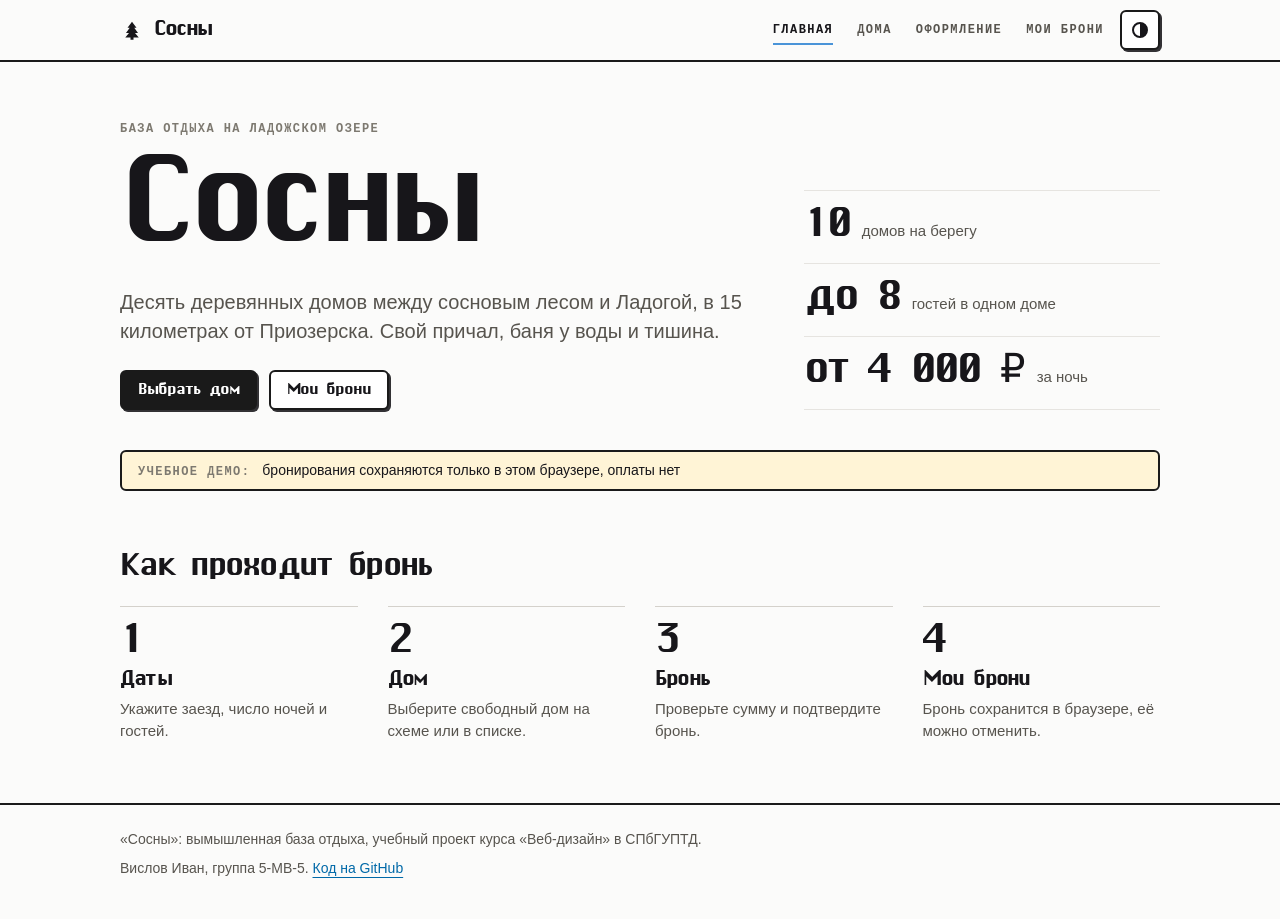
==== index.html @ a52ebe26 "Каркас сайта: меню, общие стили и данные" ====
<!doctype html>
<html lang="ru">
<head>
  <meta charset="utf-8">
  <meta name="viewport" content="width=device-width, initial-scale=1">
  <title>Сосны: база отдыха на Ладожском озере</title>
  <meta name="description" content="Учебный сайт базы отдыха «Сосны»: десять домов на берегу Ладоги, подбор дат, схема базы и бронь в браузере.">
  <link rel="icon" href="data:image/svg+xml,%3Csvg xmlns='http://www.w3.org/2000/svg' viewBox='0 0 32 32'%3E%3Crect x='1' y='1' width='30' height='30' rx='6' fill='%23fbfbfa' stroke='%231a1a1a' stroke-width='2'/%3E%3Cpath d='M16 5l6 8h-3l5 7h-4l5 6H7l5-6H8l5-7h-3zM14 26h4v3h-4z' fill='%231a1a1a'/%3E%3C/svg%3E">
  <script>(function(){var t;try{t=localStorage.getItem("sosny.theme")}catch(e){}if(t!=="light"&&t!=="dark")t=matchMedia("(prefers-color-scheme: dark)").matches?"dark":"light";document.documentElement.dataset.theme=t})();</script>
  <link rel="stylesheet" href="mac.css">
  <link rel="stylesheet" href="css/common.css">
  <link rel="stylesheet" href="css/home.css">
  <script type="module" src="js/home.js"></script>
</head>
<body>
  <a class="skip-link" href="#main">К содержанию</a>

  <header class="site-header">
    <div class="site-header-inner">
      <a class="brand" href="index.html"><svg class="brand-mark" viewBox="0 0 32 32" aria-hidden="true"><path d="M16 5l6 8h-3l5 7h-4l5 6H7l5-6H8l5-7h-3zM14 26h4v3h-4z" fill="currentColor"/></svg>Сосны</a>
      <button class="icon-btn menu-toggle" type="button" aria-expanded="false" aria-controls="site-nav" aria-label="Меню">
        <svg class="icon-open" viewBox="0 0 20 20" aria-hidden="true"><path d="M3 5h14M3 10h14M3 15h14" stroke="currentColor" stroke-width="2" fill="none"/></svg>
        <svg class="icon-close" viewBox="0 0 20 20" aria-hidden="true"><path d="M5 5l10 10M15 5L5 15" stroke="currentColor" stroke-width="2" fill="none"/></svg>
      </button>
      <nav class="site-nav" id="site-nav" aria-label="Разделы сайта">
        <a class="nav-link" href="index.html" aria-current="page">Главная</a>
        <a class="nav-link" href="catalog.html">Дома</a>
        <a class="nav-link" href="booking.html">Оформление</a>
        <a class="nav-link" href="orders.html">Мои брони</a>
      </nav>
      <button class="icon-btn theme-toggle" type="button" aria-pressed="false" aria-label="Тёмная тема" title="Тёмная тема">
        <svg viewBox="0 0 20 20" aria-hidden="true"><circle cx="10" cy="10" r="7" fill="none" stroke="currentColor" stroke-width="2"/><path d="M10 3a7 7 0 0 1 0 14z" fill="currentColor"/></svg>
      </button>
    </div>
  </header>

  <main id="main" class="container page">
    <section class="hero" aria-labelledby="hero-title">
      <div class="hero-text">
        <p class="label">База отдыха на Ладожском озере</p>
        <h1 class="hero-title" id="hero-title">Сосны</h1>
        <p class="lead">Десять деревянных домов между сосновым лесом и Ладогой, в 15 километрах от Приозерска. Свой причал, баня у воды и тишина.</p>
        <div class="hero-actions">
          <a class="btn btn-primary" href="catalog.html">Выбрать дом</a>
          <a class="btn" href="orders.html">Мои брони</a>
        </div>
      </div>
      <ul class="hero-facts">
        <li><span class="fact-value">10</span> домов на берегу</li>
        <li><span class="fact-value">до 8</span> гостей в одном доме</li>
        <li><span class="fact-value">от 4&nbsp;000&nbsp;₽</span> за ночь</li>
      </ul>
    </section>

    <p class="demo-note"><span class="label">Учебное демо:</span> бронирования сохраняются только в этом браузере, оплаты нет</p>

    <section class="section" aria-labelledby="steps-title">
      <h2 class="section-title" id="steps-title">Как проходит бронь</h2>
      <ol class="steps">
        <li class="step">
          <span class="step-num" aria-hidden="true">1</span>
          <h3 class="step-title">Даты</h3>
          <p class="muted">Укажите заезд, число ночей и гостей.</p>
        </li>
        <li class="step">
          <span class="step-num" aria-hidden="true">2</span>
          <h3 class="step-title">Дом</h3>
          <p class="muted">Выберите свободный дом на схеме или в списке.</p>
        </li>
        <li class="step">
          <span class="step-num" aria-hidden="true">3</span>
          <h3 class="step-title">Бронь</h3>
          <p class="muted">Проверьте сумму и подтвердите бронь.</p>
        </li>
        <li class="step">
          <span class="step-num" aria-hidden="true">4</span>
          <h3 class="step-title">Мои брони</h3>
          <p class="muted">Бронь сохранится в браузере, её можно отменить.</p>
        </li>
      </ol>
    </section>
  </main>

  <footer class="site-footer">
    <div class="site-footer-inner">
      <p>«Сосны»: вымышленная база отдыха, учебный проект курса «Веб-дизайн» в СПбГУПТД.</p>
      <p>Вислов Иван, группа 5-МВ-5. <a class="link" href="https://github.com/VislovIvan/web-final-sosny">Код на GitHub</a></p>
    </div>
  </footer>
</body>
</html>
---- mac.css ----
/*
 * mac.css: общая база всех учебных сайтов.
 * Язык раннего Macintosh, как на 42jobs: чернильная рамка 2px, тень без размытия,
 * Chicago в заголовках и кнопках, моноширинный капс в служебных подписях.
 * Правило: жёсткий контур у того, что нажимают, мягкий у того, что читают.
 */

@font-face {
  font-family: Chicago;
  font-style: normal;
  font-weight: 400;
  font-display: block;
  src: url("fonts/chicago.woff2") format("woff2");
}

:root {
  color-scheme: light;

  --font: -apple-system, BlinkMacSystemFont, "Segoe UI", Roboto, "Helvetica Neue", Arial, sans-serif;
  --font-mono: ui-monospace, SFMono-Regular, "SF Mono", Menlo, Consolas, monospace;
  --font-display: Chicago, -apple-system, BlinkMacSystemFont, "Segoe UI", sans-serif;

  --bg: #fbfbfa;
  --bg-raised: #ffffff;
  --bg-sunken: #f2f1ee;
  --border: #e6e4e0;
  --border-strong: #d4d1cb;
  --text: #17161a;
  --text-muted: #57544e;
  --text-faint: #7d7970;

  --accent: #4a94d8;
  --accent-soft: #e9f2fd;
  --accent-ink: #0069a8;
  --ok: #1f7a45;
  --ok-soft: #e6f4ec;
  --danger: #b3261e;
  --danger-soft: #fcebea;
  --warn-soft: #fff4d6;

  --ink-line: #1a1a1a;
  --ink-hover: #34333a;
  --on-ink: #ffffff;

  --rule: 2px;
  --hard: 4px 4px 0 rgb(23 22 26 / 88%);
  --hard-sm: 2px 2px 0 rgb(23 22 26 / 88%);

  --r-sm: 6px;
  --r-md: 12px;
  --r-lg: 18px;

  --space-0: 6px;
  --space-1: 8px;
  --space-2: 12px;
  --space-3: 16px;
  --space-4: 24px;
  --space-5: 40px;
  --space-6: 60px;

  --page: 1120px;
  --gutter: clamp(16px, 4vw, 40px);
  --ease-out: cubic-bezier(0.23, 1, 0.32, 1);
}

/* Тёмная тема выворачивает силуэт: рамка и тень светлые, как в инверсном режиме Mac */
:root[data-theme="dark"] {
  color-scheme: dark;

  --bg: #121114;
  --bg-raised: #1b1a1e;
  --bg-sunken: #0d0c0f;
  --border: #2b2a2f;
  --border-strong: #3e3c42;
  --text: #f2f0eb;
  --text-muted: #c5c1b9;
  --text-faint: #9a958c;

  --accent: #6db1ee;
  --accent-soft: #14273a;
  --accent-ink: #a5d0f7;
  --ok: #6fd39b;
  --ok-soft: #12291c;
  --danger: #ff8a80;
  --danger-soft: #3a1513;
  --warn-soft: #3a3010;

  --ink-line: #ecebe6;
  --ink-hover: #d7d5ce;
  --on-ink: #121114;

  --hard: 4px 4px 0 rgb(236 235 230 / 80%);
  --hard-sm: 2px 2px 0 rgb(236 235 230 / 80%);
}

*,
*::before,
*::after {
  box-sizing: border-box;
}

[hidden] {
  display: none !important;
}

html {
  -webkit-text-size-adjust: 100%;
}

@media (prefers-reduced-motion: no-preference) {
  html {
    scroll-behavior: smooth;
  }
}

body {
  margin: 0;
  overflow-x: clip;
  background: var(--bg);
  color: var(--text);
  font-family: var(--font);
  font-size: 15px;
  line-height: 1.5;
  font-variant-numeric: tabular-nums;
  -webkit-font-smoothing: antialiased;
}

img,
svg,
canvas,
video {
  display: block;
  max-width: 100%;
}

img {
  height: auto;
}

::selection {
  background: var(--accent-soft);
  color: var(--text);
}

:root {
  scrollbar-color: var(--border-strong) transparent;
  scrollbar-width: thin;
}

/* ── Типографика ─────────────────────────────────────────── */

h1,
h2,
h3,
h4,
.display {
  margin: 0;
  font-family: var(--font-display);
  font-weight: 400;
  line-height: 1.15;
  letter-spacing: 0.01em;
  /* Chicago растровый: сглаживание размывает ступеньки */
  -webkit-font-smoothing: none;
}

p {
  margin: 0;
}

a {
  color: inherit;
}

.link {
  color: var(--accent-ink);
  text-decoration: underline;
  text-decoration-thickness: 1px;
  text-underline-offset: 4px;
}

@media (hover: hover) {
  .link:hover {
    text-decoration-thickness: 2px;
  }
}

.label {
  font-family: var(--font-mono);
  font-size: 12px;
  font-weight: 600;
  line-height: 1.2;
  letter-spacing: 0.12em;
  text-transform: uppercase;
  color: var(--text-faint);
}

.muted {
  color: var(--text-muted);
}

.num {
  font-family: var(--font-mono);
  font-variant-numeric: tabular-nums;
}

/* ── Раскладка ──────────────────────────────────────────── */

.container {
  width: 100%;
  max-width: var(--page);
  margin-inline: auto;
  padding-inline: var(--gutter);
}

.visually-hidden {
  position: absolute !important;
  width: 1px;
  height: 1px;
  margin: -1px;
  padding: 0;
  overflow: hidden;
  clip: rect(0 0 0 0);
  white-space: nowrap;
  border: 0;
}

/* ── Кнопки ─────────────────────────────────────────────── */

.btn {
  display: inline-flex;
  align-items: center;
  justify-content: center;
  gap: var(--space-1);
  min-height: 40px;
  padding: 8px 16px;
  font-family: var(--font-display);
  font-size: 15px;
  line-height: 1;
  -webkit-font-smoothing: none;
  color: var(--text);
  background: var(--bg-raised);
  border: var(--rule) solid var(--ink-line);
  border-radius: var(--r-sm);
  box-shadow: var(--hard-sm);
  cursor: pointer;
  text-decoration: none;
  white-space: nowrap;
  user-select: none;
  -webkit-tap-highlight-color: transparent;
  transition:
    transform 70ms var(--ease-out),
    box-shadow 70ms var(--ease-out),
    background-color 120ms var(--ease-out),
    color 120ms var(--ease-out);
}

@media (hover: hover) {
  .btn:hover {
    background: var(--bg-sunken);
  }

  .btn-primary:hover {
    background: var(--ink-hover);
  }
}

.btn:active {
  transform: translate(2px, 2px);
  box-shadow: none;
}

.btn-primary {
  color: var(--on-ink);
  background: var(--ink-line);
}

.btn-danger {
  color: var(--danger);
}

.btn-sm {
  min-height: 32px;
  padding: 6px 10px;
  font-size: 14px;
}

.btn:disabled,
.btn[aria-disabled="true"] {
  opacity: 0.45;
  cursor: not-allowed;
  box-shadow: none;
  transform: none;
}

/* Квадратная кнопка со значком: закрыть, свернуть, меню */
.icon-btn {
  display: inline-grid;
  place-items: center;
  width: 40px;
  height: 40px;
  padding: 0;
  color: var(--text);
  background: var(--bg-raised);
  border: var(--rule) solid var(--ink-line);
  border-radius: var(--r-sm);
  box-shadow: var(--hard-sm);
  cursor: pointer;
  -webkit-tap-highlight-color: transparent;
  transition: transform 70ms var(--ease-out), box-shadow 70ms var(--ease-out), background-color 120ms var(--ease-out);
}

@media (hover: hover) {
  .icon-btn:hover {
    background: var(--bg-sunken);
  }
}

.icon-btn:active {
  transform: translate(2px, 2px);
  box-shadow: none;
}

/* ── Чипы фильтров ──────────────────────────────────────── */

.chip-row {
  display: flex;
  flex-wrap: wrap;
  gap: var(--space-1);
}

.chip {
  display: inline-flex;
  align-items: center;
  gap: var(--space-0);
  min-height: 30px;
  padding: 6px 12px;
  font-family: var(--font-mono);
  font-size: 12px;
  font-weight: 600;
  line-height: 1;
  letter-spacing: 0.06em;
  text-transform: uppercase;
  color: var(--text);
  background: var(--bg-raised);
  border: var(--rule) solid var(--ink-line);
  border-radius: 4px;
  box-shadow: var(--hard-sm);
  cursor: pointer;
  white-space: nowrap;
  -webkit-tap-highlight-color: transparent;
  transition:
    transform 70ms var(--ease-out),
    box-shadow 70ms var(--ease-out),
    background-color 120ms var(--ease-out),
    color 120ms var(--ease-out);
}

.chip:active {
  transform: translate(2px, 2px);
  box-shadow: none;
}

.chip[aria-pressed="true"],
.chip[aria-checked="true"],
.chip.is-on {
  color: var(--accent-ink);
  background: var(--accent-soft);
  border-color: var(--accent);
}

.chip-count {
  letter-spacing: 0;
  color: var(--text-faint);
}

@media (pointer: coarse) {
  .btn {
    min-height: 44px;
  }

  .btn-sm {
    min-height: 40px;
  }

  .icon-btn {
    width: 44px;
    height: 44px;
  }

  .chip {
    min-height: 40px;
    padding: 10px 14px;
  }
}

/* ── Поля ───────────────────────────────────────────────── */

.field {
  display: grid;
  gap: var(--space-0);
  min-width: 0;
}

.field-label {
  font-size: 14px;
  font-weight: 600;
}

.field-hint {
  font-size: 14px;
  color: var(--text-faint);
}

.field-error {
  font-size: 14px;
  color: var(--danger);
}

.input,
.select,
.textarea {
  width: 100%;
  min-height: 44px;
  padding: 10px 14px;
  font: inherit;
  /* 16px, иначе Safari на iPhone приближает страницу при фокусе */
  font-size: 16px;
  color: var(--text);
  background: var(--bg-raised);
  border: var(--rule) solid var(--ink-line);
  border-radius: var(--r-md);
  box-shadow: var(--hard-sm);
  caret-color: var(--accent);
}

.input::placeholder,
.textarea::placeholder {
  color: var(--text-faint);
}

.select {
  appearance: none;
  padding-right: 40px;
  background-image:
    linear-gradient(45deg, transparent 50%, var(--text) 50%),
    linear-gradient(135deg, var(--text) 50%, transparent 50%);
  background-position:
    calc(100% - 20px) 50%,
    calc(100% - 14px) 50%;
  background-size: 6px 6px;
  background-repeat: no-repeat;
}

.input[aria-invalid="true"],
.select[aria-invalid="true"],
.textarea[aria-invalid="true"] {
  border-color: var(--danger);
}

/* ── Карточки и окна ────────────────────────────────────── */

.card {
  background: var(--bg-raised);
  border: var(--rule) solid var(--ink-line);
  border-radius: var(--r-lg);
  box-shadow: var(--hard-sm);
}

.card-soft {
  background: var(--bg-raised);
  border: 1px solid var(--border);
  border-radius: var(--r-lg);
}

/* Окно классической Mac OS: полосатый заголовок, квадратные кнопки по краям */
.window {
  display: flex;
  flex-direction: column;
  min-width: 0;
  background: var(--bg-raised);
  border: var(--rule) solid var(--ink-line);
  border-radius: var(--r-sm);
  box-shadow: var(--hard);
  overflow: hidden;
}

.window-bar {
  display: flex;
  align-items: center;
  gap: var(--space-1);
  min-height: 36px;
  padding: 4px 8px;
  border-bottom: var(--rule) solid var(--ink-line);
  background:
    repeating-linear-gradient(to bottom, var(--ink-line) 0 2px, transparent 2px 4px) center / 100% 14px no-repeat,
    var(--bg-raised);
}

.window-title {
  margin-inline: auto;
  padding: 0 10px;
  overflow: hidden;
  font-family: var(--font-display);
  font-size: 15px;
  line-height: 24px;
  -webkit-font-smoothing: none;
  white-space: nowrap;
  text-overflow: ellipsis;
  background: var(--bg-raised);
}

.window-box {
  flex: none;
  display: inline-grid;
  place-items: center;
  width: 24px;
  height: 24px;
  padding: 0;
  color: var(--text);
  background: var(--bg-raised);
  border: var(--rule) solid var(--ink-line);
  border-radius: 2px;
  cursor: pointer;
  -webkit-tap-highlight-color: transparent;
}

@media (hover: hover) {
  .window-box:hover {
    background: var(--bg-sunken);
  }
}

.window-box:active {
  background: var(--ink-line);
  color: var(--on-ink);
}

@media (pointer: coarse) {
  .window-box {
    width: 36px;
    height: 36px;
  }
}

.window-body {
  padding: var(--space-3);
}

/* ── Метки ──────────────────────────────────────────────── */

.tag {
  display: inline-block;
  padding: 2px 8px;
  font-size: 12px;
  line-height: 1.5;
  color: var(--text-muted);
  background: var(--bg-sunken);
  border-radius: var(--r-sm);
  white-space: nowrap;
}

.badge {
  display: inline-flex;
  align-items: center;
  gap: 4px;
  padding: 4px 6px;
  font-family: var(--font-mono);
  font-size: 12px;
  font-weight: 600;
  line-height: 1;
  letter-spacing: 0.06em;
  text-transform: uppercase;
  color: var(--text-muted);
  background: var(--bg-raised);
  border: 1px solid var(--border-strong);
  border-radius: 4px;
  white-space: nowrap;
}

.badge-accent {
  color: var(--accent-ink);
  background: var(--accent-soft);
  border-color: var(--accent);
}

.badge-ok {
  color: var(--ok);
  background: var(--ok-soft);
  border-color: currentColor;
}

.badge-danger {
  color: var(--danger);
  background: var(--danger-soft);
  border-color: currentColor;
}

/* ── Сообщения ──────────────────────────────────────────── */

.notice {
  display: flex;
  flex-wrap: wrap;
  align-items: center;
  gap: var(--space-1) var(--space-2);
  padding: var(--space-2) var(--space-3);
  color: var(--text-muted);
  background: var(--bg-raised);
  border: var(--rule) dashed var(--border-strong);
  border-radius: var(--r-md);
}

.notice-error {
  color: var(--danger);
  background: var(--danger-soft);
  border-style: solid;
  border-color: var(--danger);
}

.notice-ok {
  color: var(--ok);
  background: var(--ok-soft);
  border-style: solid;
  border-color: var(--ok);
}

/* Подпись учебного режима: видна всегда, а не прячется в подвале */
.demo-note {
  display: flex;
  flex-wrap: wrap;
  align-items: baseline;
  gap: var(--space-0) var(--space-2);
  padding: var(--space-1) var(--space-3);
  font-size: 14px;
  color: var(--text);
  background: var(--warn-soft);
  border: var(--rule) solid var(--ink-line);
  border-radius: var(--r-sm);
}

/* Штриховка: «занято» читается без цвета */
.hatch {
  background-image: repeating-linear-gradient(135deg, var(--border-strong) 0 2px, transparent 2px 8px);
}

/* ── Шапка, меню, подвал ────────────────────────────────── */

.site-header {
  position: sticky;
  top: 0;
  z-index: 20;
  background: var(--bg);
  border-bottom: var(--rule) solid var(--ink-line);
}

.site-header-inner {
  position: relative;
  display: flex;
  align-items: center;
  gap: var(--space-3);
  max-width: var(--page);
  min-height: 60px;
  margin-inline: auto;
  padding: 10px var(--gutter);
}

.brand {
  font-family: var(--font-display);
  font-size: 20px;
  line-height: 1;
  -webkit-font-smoothing: none;
  color: var(--text);
  text-decoration: none;
  white-space: nowrap;
}

.site-nav {
  display: flex;
  align-items: center;
  gap: var(--space-4);
  margin-left: auto;
}

.nav-link {
  padding: 6px 0 4px;
  font-family: var(--font-mono);
  font-size: 12px;
  font-weight: 600;
  letter-spacing: 0.12em;
  text-transform: uppercase;
  color: var(--text-muted);
  text-decoration: none;
  white-space: nowrap;
  border-bottom: 2px solid transparent;
  transition: color 120ms var(--ease-out), border-color 120ms var(--ease-out);
}

@media (hover: hover) {
  .nav-link:hover {
    color: var(--text);
  }
}

.nav-link[aria-current="page"],
.nav-link.is-current {
  color: var(--text);
  border-bottom-color: var(--accent);
}

.menu-toggle {
  display: none;
}

@media (max-width: 759px) {
  .menu-toggle {
    display: inline-grid;
    margin-left: auto;
  }

  .site-nav {
    position: absolute;
    top: 100%;
    left: 0;
    right: 0;
    display: none;
    flex-direction: column;
    align-items: stretch;
    gap: 0;
    margin: 0;
    padding: var(--space-1) var(--gutter) var(--space-3);
    background: var(--bg);
    border-bottom: var(--rule) solid var(--ink-line);
  }

  .site-header.is-open .site-nav {
    display: flex;
  }

  .site-nav .nav-link {
    padding: 14px 0;
    font-size: 14px;
    border-bottom: 1px solid var(--border);
  }

  .site-nav .nav-link[aria-current="page"],
  .site-nav .nav-link.is-current {
    border-bottom-color: var(--accent);
  }
}

.site-footer {
  margin-top: var(--space-6);
  border-top: var(--rule) solid var(--ink-line);
  color: var(--text-muted);
  font-size: 14px;
}

.site-footer-inner {
  display: grid;
  gap: var(--space-1);
  max-width: var(--page);
  margin-inline: auto;
  padding: var(--space-4) var(--gutter) var(--space-5);
}

/* ── Фокус и движение ───────────────────────────────────── */

/* Кольцо цвета текста видно и на светлой, и на чернильной заливке */
:focus-visible {
  outline: 2px solid var(--text);
  outline-offset: 2px;
}

@media (prefers-reduced-motion: reduce) {
  *,
  *::before,
  *::after {
    transition-duration: 0.01ms !important;
    animation-duration: 0.01ms !important;
    animation-iteration-count: 1 !important;
  }
}
---- css/common.css ----
/* Общие стили сайта «Сосны»: подключаются после mac.css на всех страницах */

/* ── Переход к содержимому с клавиатуры ── */

.skip-link {
  position: absolute;
  top: 10px;
  left: 10px;
  z-index: 40;
  padding: 10px 16px;
  font-family: var(--font-display);
  -webkit-font-smoothing: none;
  color: var(--on-ink);
  background: var(--ink-line);
  border-radius: var(--r-sm);
  text-decoration: none;
  transform: translateY(-200%);
  transition: transform 150ms var(--ease-out);
}

.skip-link:focus {
  transform: none;
}

/* ── Шапка ── */

.brand {
  display: inline-flex;
  align-items: center;
  gap: 10px;
}

.brand-mark {
  flex: none;
  width: 24px;
  height: 24px;
}

.theme-toggle svg,
.menu-toggle svg {
  width: 20px;
  height: 20px;
}

.menu-toggle .icon-close,
.menu-toggle[aria-expanded="true"] .icon-open {
  display: none;
}

.menu-toggle[aria-expanded="true"] .icon-close {
  display: block;
}

@media (max-width: 759px) {
  .site-header-inner {
    gap: 8px;
  }
}

/* ── Страница ── */

.page {
  display: grid;
  gap: 30px;
  padding-top: 40px;
}

.page > * {
  min-width: 0;
}

.page-head {
  display: grid;
  gap: 12px;
  max-width: 760px;
}

.page-title {
  font-size: 40px;
}

.lead {
  max-width: 640px;
  font-size: 18px;
  line-height: 1.45;
  color: var(--text-muted);
}

.section {
  display: grid;
  gap: 20px;
  margin-top: 10px;
}

.section-title {
  font-size: 24px;
}

@media (min-width: 760px) {
  .page {
    gap: 40px;
    padding-top: 60px;
  }

  .page-title {
    font-size: 60px;
  }

  .lead {
    font-size: 20px;
  }

  .section {
    margin-top: 20px;
  }

  .section-title {
    font-size: 30px;
  }
}

/* ── Мелкие общие элементы ── */

.icon {
  flex: none;
  width: 16px;
  height: 16px;
}

.btn .icon {
  width: 14px;
  height: 14px;
}

.badge .icon {
  width: 12px;
  height: 12px;
}

.btn-block {
  width: 100%;
}

.price {
  font-family: var(--font-mono);
  font-weight: 600;
  white-space: nowrap;
}

.notice-list {
  display: grid;
  gap: 10px;
}

.notice-list:empty {
  display: none;
}

.appear {
  animation: appear 150ms var(--ease-out);
}

@keyframes appear {
  from {
    opacity: 0;
    transform: translateY(4px);
  }
}

/* Пары «подпись: значение» в карточках */
.facts {
  display: grid;
  grid-template-columns: auto 1fr;
  gap: 8px 16px;
  margin: 0;
}

.facts dt {
  color: var(--text-muted);
}

.facts dd {
  margin: 0;
  text-align: right;
}

/* ── Поля форм ── */

.field-error:empty {
  display: none;
}

.form-grid {
  display: grid;
  grid-template-columns: repeat(2, minmax(0, 1fr));
  gap: 16px;
}

.form-grid .field-wide {
  grid-column: 1 / -1;
}

/* ── Подвал ── */

.site-footer p {
  max-width: 760px;
}
---- css/home.css ----
/* Главная: первый экран, факты о базе, шаги брони */

.hero {
  display: grid;
  gap: 30px;
}

.hero-text {
  display: grid;
  gap: 16px;
  justify-items: start;
}

.hero-title {
  font-size: 80px;
  line-height: 1;
}

.hero-actions {
  display: flex;
  flex-wrap: wrap;
  gap: 12px;
  margin-top: 8px;
}

.hero-facts {
  margin: 0;
  padding: 0;
  list-style: none;
  border-top: 1px solid var(--border);
}

.hero-facts li {
  display: flex;
  flex-wrap: wrap;
  align-items: baseline;
  gap: 4px 12px;
  padding: 14px 0;
  color: var(--text-muted);
  border-bottom: 1px solid var(--border);
}

.fact-value {
  font-family: var(--font-display);
  font-size: 30px;
  line-height: 1.1;
  -webkit-font-smoothing: none;
  color: var(--text);
}

.steps {
  display: grid;
  grid-template-columns: repeat(2, minmax(0, 1fr));
  gap: 24px 16px;
  margin: 0;
  padding: 0;
  list-style: none;
}

.step {
  display: grid;
  gap: 6px;
  padding-top: 16px;
  border-top: 1px solid var(--border-strong);
}

.step-num {
  font-family: var(--font-display);
  font-size: 40px;
  line-height: 1;
  -webkit-font-smoothing: none;
}

.step-title {
  font-size: 20px;
}

@media (min-width: 760px) {
  .hero {
    grid-template-columns: minmax(0, 7fr) minmax(0, 4fr);
    align-items: end;
    gap: 60px;
  }

  .hero-title {
    font-size: 120px;
  }

  .fact-value {
    font-size: 40px;
  }

  .steps {
    grid-template-columns: repeat(4, minmax(0, 1fr));
    gap: 30px;
  }
}
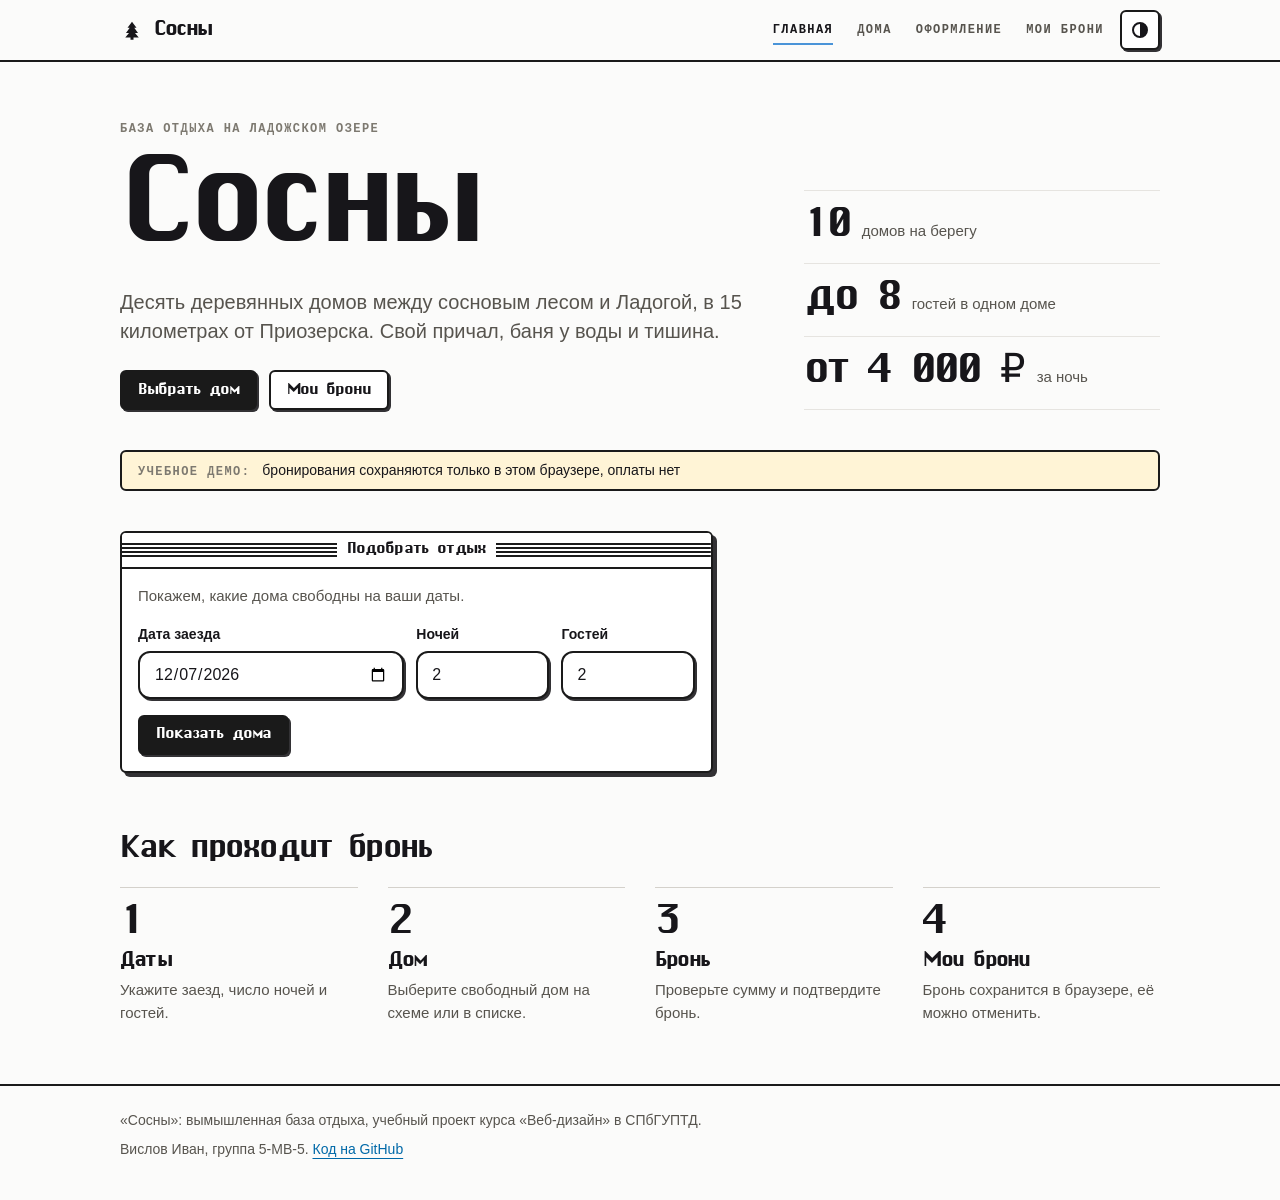
==== commit fcb15461: "Каталог: фильтры, сброс выбора и подбор с главной" ====
--- a/index.html
+++ b/index.html
@@ -54,6 +54,33 @@
 
     <p class="demo-note"><span class="label">Учебное демо:</span> бронирования сохраняются только в этом браузере, оплаты нет</p>
 
+    <div class="home-tools">
+      <section class="window" aria-labelledby="pick-form-title">
+        <div class="window-bar"><h2 class="window-title" id="pick-form-title">Подобрать отдых</h2></div>
+        <form class="window-body pick-form" id="pick-form" action="catalog.html" method="get" novalidate>
+          <p class="muted">Покажем, какие дома свободны на ваши даты.</p>
+          <div class="pick-fields">
+            <div class="field pick-from">
+              <label class="field-label" for="home-from">Дата заезда</label>
+              <input class="input" type="date" id="home-from" name="from" required aria-describedby="home-from-error">
+              <p class="field-error" id="home-from-error"></p>
+            </div>
+            <div class="field">
+              <label class="field-label" for="home-nights">Ночей</label>
+              <input class="input" type="number" id="home-nights" name="nights" min="1" max="30" step="1" inputmode="numeric" required aria-describedby="home-nights-error">
+              <p class="field-error" id="home-nights-error"></p>
+            </div>
+            <div class="field">
+              <label class="field-label" for="home-guests">Гостей</label>
+              <input class="input" type="number" id="home-guests" name="guests" min="1" max="8" step="1" inputmode="numeric" required aria-describedby="home-guests-error">
+              <p class="field-error" id="home-guests-error"></p>
+            </div>
+          </div>
+          <button class="btn btn-primary" type="submit">Показать дома</button>
+        </form>
+      </section>
+    </div>
+
     <section class="section" aria-labelledby="steps-title">
       <h2 class="section-title" id="steps-title">Как проходит бронь</h2>
       <ol class="steps">
--- a/css/common.css
+++ b/css/common.css
@@ -147,13 +147,10 @@
   white-space: nowrap;
 }
 
+/* Список сообщений остаётся в DOM пустым, чтобы aria-live срабатывал */
 .notice-list {
   display: grid;
   gap: 10px;
-}
-
-.notice-list:empty {
-  display: none;
 }
 
 .appear {
@@ -186,6 +183,11 @@
 
 /* ── Поля форм ── */
 
+/* Поле даты в Chrome на 2px выше остальных полей */
+.input[type="date"] {
+  height: 48px;
+}
+
 .field-error:empty {
   display: none;
 }
--- a/css/home.css
+++ b/css/home.css
@@ -48,6 +48,29 @@
   color: var(--text);
 }
 
+.home-tools {
+  display: grid;
+  gap: 24px;
+  align-items: start;
+}
+
+.pick-form {
+  display: grid;
+  justify-items: start;
+  gap: 16px;
+}
+
+.pick-fields {
+  display: grid;
+  grid-template-columns: repeat(2, minmax(0, 1fr));
+  gap: 16px 12px;
+  width: 100%;
+}
+
+.pick-from {
+  grid-column: 1 / -1;
+}
+
 .steps {
   display: grid;
   grid-template-columns: repeat(2, minmax(0, 1fr));
@@ -94,4 +117,18 @@
     grid-template-columns: repeat(4, minmax(0, 1fr));
     gap: 30px;
   }
+
+  .pick-fields {
+    grid-template-columns: minmax(0, 2fr) repeat(2, minmax(0, 1fr));
+  }
+
+  .pick-from {
+    grid-column: auto;
+  }
 }
+
+@media (min-width: 960px) {
+  .home-tools {
+    grid-template-columns: minmax(0, 7fr) minmax(0, 5fr);
+  }
+}
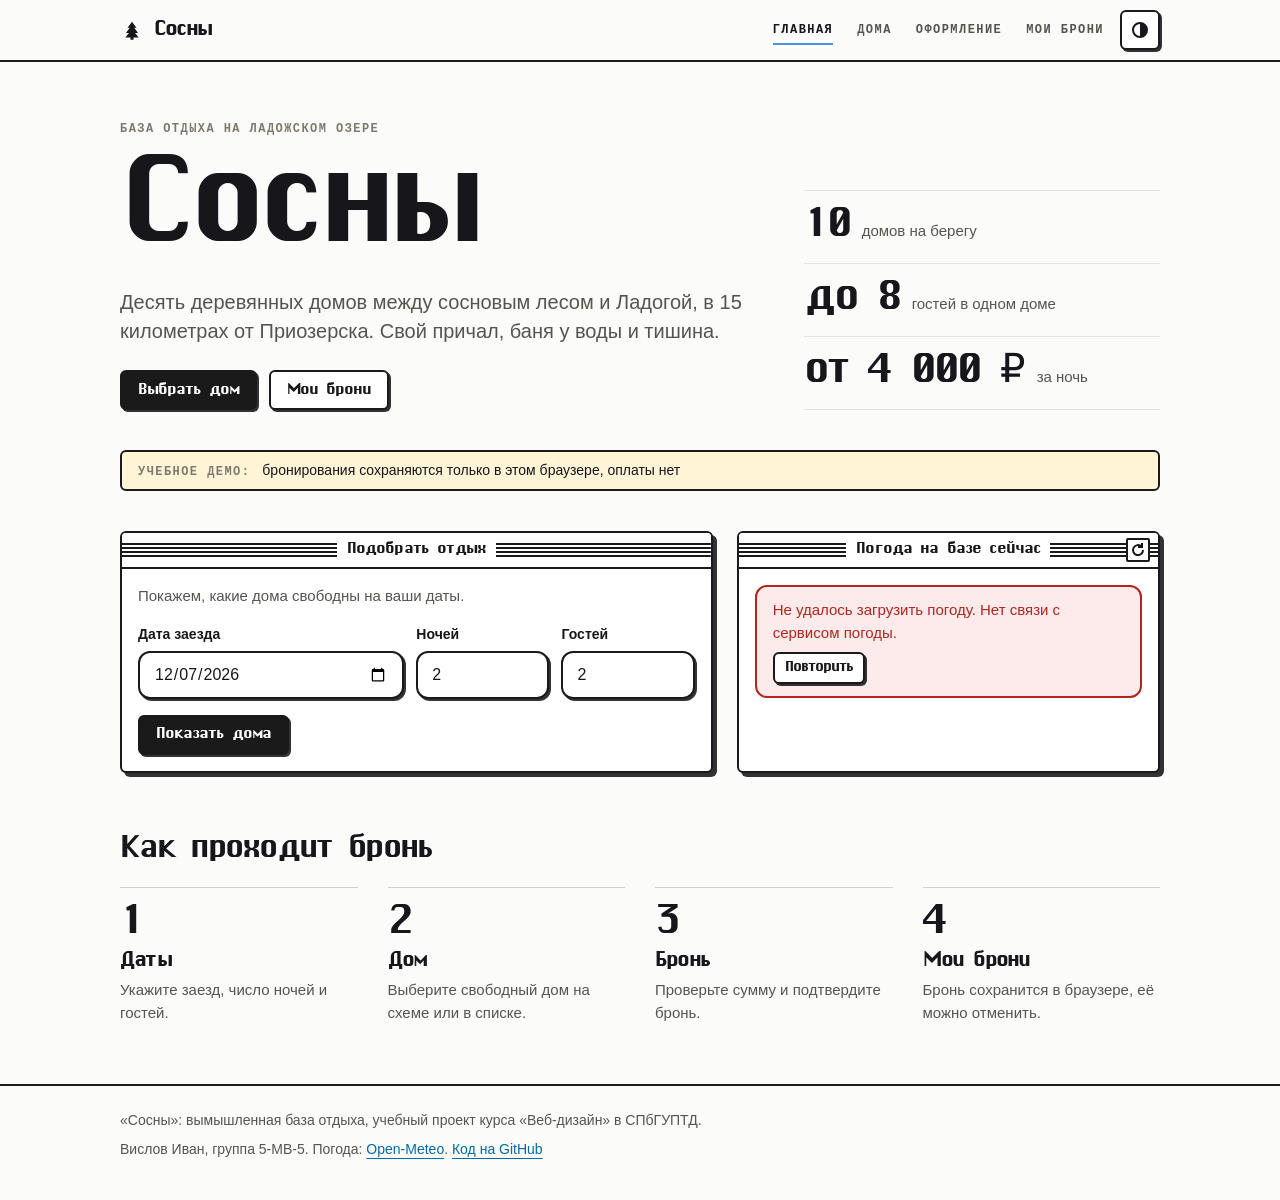
==== commit b244463c: "Погода на главной через Open-Meteo" ====
--- a/index.html
+++ b/index.html
@@ -79,6 +79,37 @@
           <button class="btn btn-primary" type="submit">Показать дома</button>
         </form>
       </section>
+
+      <section class="window weather" id="weather" aria-labelledby="weather-title" aria-busy="true">
+        <div class="window-bar">
+          <span class="window-spacer" aria-hidden="true"></span>
+          <h2 class="window-title" id="weather-title">Погода на базе сейчас</h2>
+          <button class="window-box" type="button" id="weather-refresh" aria-label="Обновить погоду" title="Обновить погоду">
+            <svg class="icon" viewBox="0 0 16 16" aria-hidden="true"><path d="M13 8a5 5 0 1 1-1.5-3.5M12 1v4H8" fill="none" stroke="currentColor" stroke-width="2"/></svg>
+          </button>
+        </div>
+        <div class="window-body weather-body" aria-live="polite">
+          <p class="muted" id="weather-loading">Загружаем погоду с Open-Meteo</p>
+          <div class="weather-result" id="weather-result" hidden>
+            <div class="weather-main">
+              <span class="weather-icon" id="weather-icon"></span>
+              <div>
+                <p class="display weather-temp" id="weather-temp"></p>
+                <p class="weather-desc" id="weather-desc"></p>
+              </div>
+            </div>
+            <dl class="facts">
+              <dt>Ощущается как</dt><dd id="weather-feels"></dd>
+              <dt>Ветер</dt><dd id="weather-wind"></dd>
+            </dl>
+            <p class="field-hint" id="weather-time"></p>
+          </div>
+          <div class="notice notice-error" id="weather-error" hidden>
+            <p id="weather-error-text"></p>
+            <button class="btn btn-sm" type="button" id="weather-retry">Повторить</button>
+          </div>
+        </div>
+      </section>
     </div>
 
     <section class="section" aria-labelledby="steps-title">
@@ -111,7 +142,7 @@
   <footer class="site-footer">
     <div class="site-footer-inner">
       <p>«Сосны»: вымышленная база отдыха, учебный проект курса «Веб-дизайн» в СПбГУПТД.</p>
-      <p>Вислов Иван, группа 5-МВ-5. <a class="link" href="https://github.com/VislovIvan/web-final-sosny">Код на GitHub</a></p>
+      <p>Вислов Иван, группа 5-МВ-5. Погода: <a class="link" href="https://open-meteo.com/">Open-Meteo</a>. <a class="link" href="https://github.com/VislovIvan/web-final-sosny">Код на GitHub</a></p>
     </div>
   </footer>
 </body>
--- a/css/common.css
+++ b/css/common.css
@@ -195,6 +195,7 @@
 .form-grid {
   display: grid;
   grid-template-columns: repeat(2, minmax(0, 1fr));
+  align-items: start;
   gap: 16px;
 }
 
--- a/css/home.css
+++ b/css/home.css
@@ -51,7 +51,6 @@
 .home-tools {
   display: grid;
   gap: 24px;
-  align-items: start;
 }
 
 .pick-form {
@@ -63,12 +62,54 @@
 .pick-fields {
   display: grid;
   grid-template-columns: repeat(2, minmax(0, 1fr));
+  align-items: start;
   gap: 16px 12px;
   width: 100%;
 }
 
 .pick-from {
   grid-column: 1 / -1;
+}
+
+/* Пустой квадрат слева уравновешивает кнопку обновления, заголовок по центру */
+.window-spacer {
+  flex: none;
+  width: 24px;
+}
+
+.weather-body {
+  display: grid;
+  gap: 16px;
+}
+
+.weather-result {
+  display: grid;
+  gap: 16px;
+}
+
+.weather-main {
+  display: flex;
+  align-items: center;
+  gap: 16px;
+}
+
+.weather-icon .icon {
+  width: 60px;
+  height: 60px;
+}
+
+.weather-icon .icon * {
+  vector-effect: non-scaling-stroke;
+}
+
+.weather-temp {
+  font-size: 50px;
+  line-height: 1;
+}
+
+.weather-desc {
+  margin-top: 6px;
+  font-size: 18px;
 }
 
 .steps {
@@ -127,6 +168,12 @@
   }
 }
 
+@media (pointer: coarse) {
+  .window-spacer {
+    width: 36px;
+  }
+}
+
 @media (min-width: 960px) {
   .home-tools {
     grid-template-columns: minmax(0, 7fr) minmax(0, 5fr);
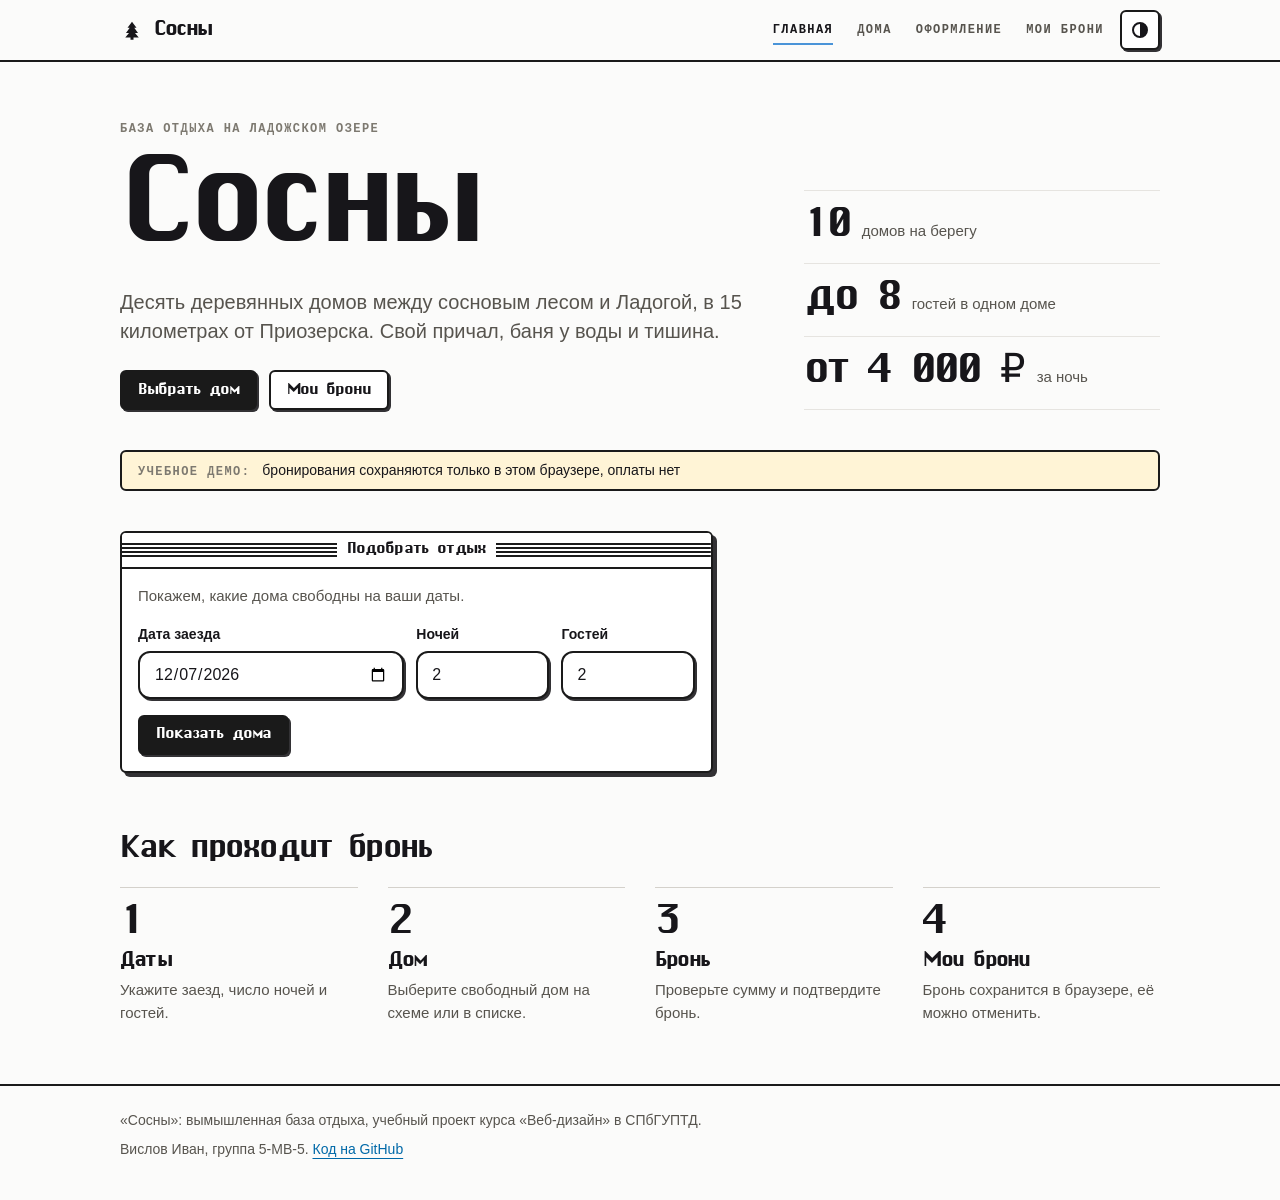
==== commit 96a81124: "Merge pull request #1 from VislovIvan/feature/catalog Каталог: схема базы, фильтры и выбор дома" ====
--- a/index.html
+++ b/index.html
@@ -79,37 +79,6 @@
           <button class="btn btn-primary" type="submit">Показать дома</button>
         </form>
       </section>
-
-      <section class="window weather" id="weather" aria-labelledby="weather-title" aria-busy="true">
-        <div class="window-bar">
-          <span class="window-spacer" aria-hidden="true"></span>
-          <h2 class="window-title" id="weather-title">Погода на базе сейчас</h2>
-          <button class="window-box" type="button" id="weather-refresh" aria-label="Обновить погоду" title="Обновить погоду">
-            <svg class="icon" viewBox="0 0 16 16" aria-hidden="true"><path d="M13 8a5 5 0 1 1-1.5-3.5M12 1v4H8" fill="none" stroke="currentColor" stroke-width="2"/></svg>
-          </button>
-        </div>
-        <div class="window-body weather-body" aria-live="polite">
-          <p class="muted" id="weather-loading">Загружаем погоду с Open-Meteo</p>
-          <div class="weather-result" id="weather-result" hidden>
-            <div class="weather-main">
-              <span class="weather-icon" id="weather-icon"></span>
-              <div>
-                <p class="display weather-temp" id="weather-temp"></p>
-                <p class="weather-desc" id="weather-desc"></p>
-              </div>
-            </div>
-            <dl class="facts">
-              <dt>Ощущается как</dt><dd id="weather-feels"></dd>
-              <dt>Ветер</dt><dd id="weather-wind"></dd>
-            </dl>
-            <p class="field-hint" id="weather-time"></p>
-          </div>
-          <div class="notice notice-error" id="weather-error" hidden>
-            <p id="weather-error-text"></p>
-            <button class="btn btn-sm" type="button" id="weather-retry">Повторить</button>
-          </div>
-        </div>
-      </section>
     </div>
 
     <section class="section" aria-labelledby="steps-title">
@@ -142,7 +111,7 @@
   <footer class="site-footer">
     <div class="site-footer-inner">
       <p>«Сосны»: вымышленная база отдыха, учебный проект курса «Веб-дизайн» в СПбГУПТД.</p>
-      <p>Вислов Иван, группа 5-МВ-5. Погода: <a class="link" href="https://open-meteo.com/">Open-Meteo</a>. <a class="link" href="https://github.com/VislovIvan/web-final-sosny">Код на GitHub</a></p>
+      <p>Вислов Иван, группа 5-МВ-5. <a class="link" href="https://github.com/VislovIvan/web-final-sosny">Код на GitHub</a></p>
     </div>
   </footer>
 </body>
--- a/css/common.css
+++ b/css/common.css
@@ -195,7 +195,6 @@
 .form-grid {
   display: grid;
   grid-template-columns: repeat(2, minmax(0, 1fr));
-  align-items: start;
   gap: 16px;
 }
 
--- a/css/home.css
+++ b/css/home.css
@@ -51,6 +51,7 @@
 .home-tools {
   display: grid;
   gap: 24px;
+  align-items: start;
 }
 
 .pick-form {
@@ -62,54 +63,12 @@
 .pick-fields {
   display: grid;
   grid-template-columns: repeat(2, minmax(0, 1fr));
-  align-items: start;
   gap: 16px 12px;
   width: 100%;
 }
 
 .pick-from {
   grid-column: 1 / -1;
-}
-
-/* Пустой квадрат слева уравновешивает кнопку обновления, заголовок по центру */
-.window-spacer {
-  flex: none;
-  width: 24px;
-}
-
-.weather-body {
-  display: grid;
-  gap: 16px;
-}
-
-.weather-result {
-  display: grid;
-  gap: 16px;
-}
-
-.weather-main {
-  display: flex;
-  align-items: center;
-  gap: 16px;
-}
-
-.weather-icon .icon {
-  width: 60px;
-  height: 60px;
-}
-
-.weather-icon .icon * {
-  vector-effect: non-scaling-stroke;
-}
-
-.weather-temp {
-  font-size: 50px;
-  line-height: 1;
-}
-
-.weather-desc {
-  margin-top: 6px;
-  font-size: 18px;
 }
 
 .steps {
@@ -168,12 +127,6 @@
   }
 }
 
-@media (pointer: coarse) {
-  .window-spacer {
-    width: 36px;
-  }
-}
-
 @media (min-width: 960px) {
   .home-tools {
     grid-template-columns: minmax(0, 7fr) minmax(0, 5fr);
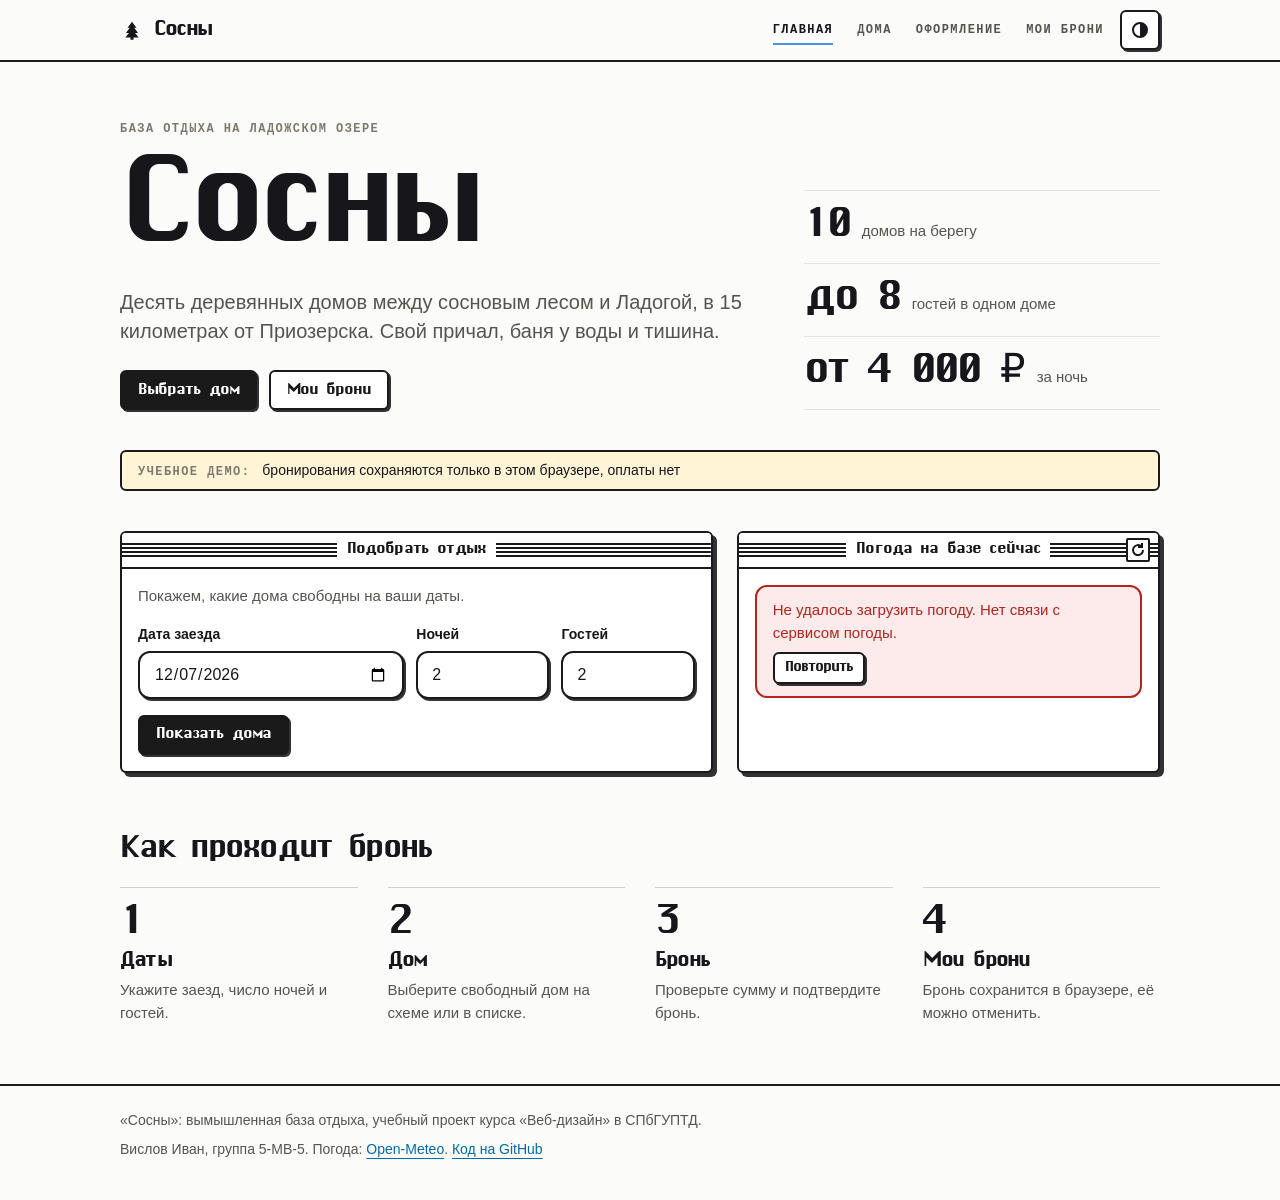
==== commit 8d3dcf0e: "Merge pull request #4 from VislovIvan/feature/weather Погода: сейчас на главной и прогноз на даты по" ====
--- a/index.html
+++ b/index.html
@@ -79,6 +79,37 @@
           <button class="btn btn-primary" type="submit">Показать дома</button>
         </form>
       </section>
+
+      <section class="window weather" id="weather" aria-labelledby="weather-title" aria-busy="true">
+        <div class="window-bar">
+          <span class="window-spacer" aria-hidden="true"></span>
+          <h2 class="window-title" id="weather-title">Погода на базе сейчас</h2>
+          <button class="window-box" type="button" id="weather-refresh" aria-label="Обновить погоду" title="Обновить погоду">
+            <svg class="icon" viewBox="0 0 16 16" aria-hidden="true"><path d="M13 8a5 5 0 1 1-1.5-3.5M12 1v4H8" fill="none" stroke="currentColor" stroke-width="2"/></svg>
+          </button>
+        </div>
+        <div class="window-body weather-body" aria-live="polite">
+          <p class="muted" id="weather-loading">Загружаем погоду с Open-Meteo</p>
+          <div class="weather-result" id="weather-result" hidden>
+            <div class="weather-main">
+              <span class="weather-icon" id="weather-icon"></span>
+              <div>
+                <p class="display weather-temp" id="weather-temp"></p>
+                <p class="weather-desc" id="weather-desc"></p>
+              </div>
+            </div>
+            <dl class="facts">
+              <dt>Ощущается как</dt><dd id="weather-feels"></dd>
+              <dt>Ветер</dt><dd id="weather-wind"></dd>
+            </dl>
+            <p class="field-hint" id="weather-time"></p>
+          </div>
+          <div class="notice notice-error" id="weather-error" hidden>
+            <p id="weather-error-text"></p>
+            <button class="btn btn-sm" type="button" id="weather-retry">Повторить</button>
+          </div>
+        </div>
+      </section>
     </div>
 
     <section class="section" aria-labelledby="steps-title">
@@ -111,7 +142,7 @@
   <footer class="site-footer">
     <div class="site-footer-inner">
       <p>«Сосны»: вымышленная база отдыха, учебный проект курса «Веб-дизайн» в СПбГУПТД.</p>
-      <p>Вислов Иван, группа 5-МВ-5. <a class="link" href="https://github.com/VislovIvan/web-final-sosny">Код на GitHub</a></p>
+      <p>Вислов Иван, группа 5-МВ-5. Погода: <a class="link" href="https://open-meteo.com/">Open-Meteo</a>. <a class="link" href="https://github.com/VislovIvan/web-final-sosny">Код на GitHub</a></p>
     </div>
   </footer>
 </body>
--- a/css/common.css
+++ b/css/common.css
@@ -195,6 +195,7 @@
 .form-grid {
   display: grid;
   grid-template-columns: repeat(2, minmax(0, 1fr));
+  align-items: start;
   gap: 16px;
 }
 
--- a/css/home.css
+++ b/css/home.css
@@ -51,7 +51,6 @@
 .home-tools {
   display: grid;
   gap: 24px;
-  align-items: start;
 }
 
 .pick-form {
@@ -63,12 +62,54 @@
 .pick-fields {
   display: grid;
   grid-template-columns: repeat(2, minmax(0, 1fr));
+  align-items: start;
   gap: 16px 12px;
   width: 100%;
 }
 
 .pick-from {
   grid-column: 1 / -1;
+}
+
+/* Пустой квадрат слева уравновешивает кнопку обновления, заголовок по центру */
+.window-spacer {
+  flex: none;
+  width: 24px;
+}
+
+.weather-body {
+  display: grid;
+  gap: 16px;
+}
+
+.weather-result {
+  display: grid;
+  gap: 16px;
+}
+
+.weather-main {
+  display: flex;
+  align-items: center;
+  gap: 16px;
+}
+
+.weather-icon .icon {
+  width: 60px;
+  height: 60px;
+}
+
+.weather-icon .icon * {
+  vector-effect: non-scaling-stroke;
+}
+
+.weather-temp {
+  font-size: 50px;
+  line-height: 1;
+}
+
+.weather-desc {
+  margin-top: 6px;
+  font-size: 18px;
 }
 
 .steps {
@@ -127,6 +168,12 @@
   }
 }
 
+@media (pointer: coarse) {
+  .window-spacer {
+    width: 36px;
+  }
+}
+
 @media (min-width: 960px) {
   .home-tools {
     grid-template-columns: minmax(0, 7fr) minmax(0, 5fr);
